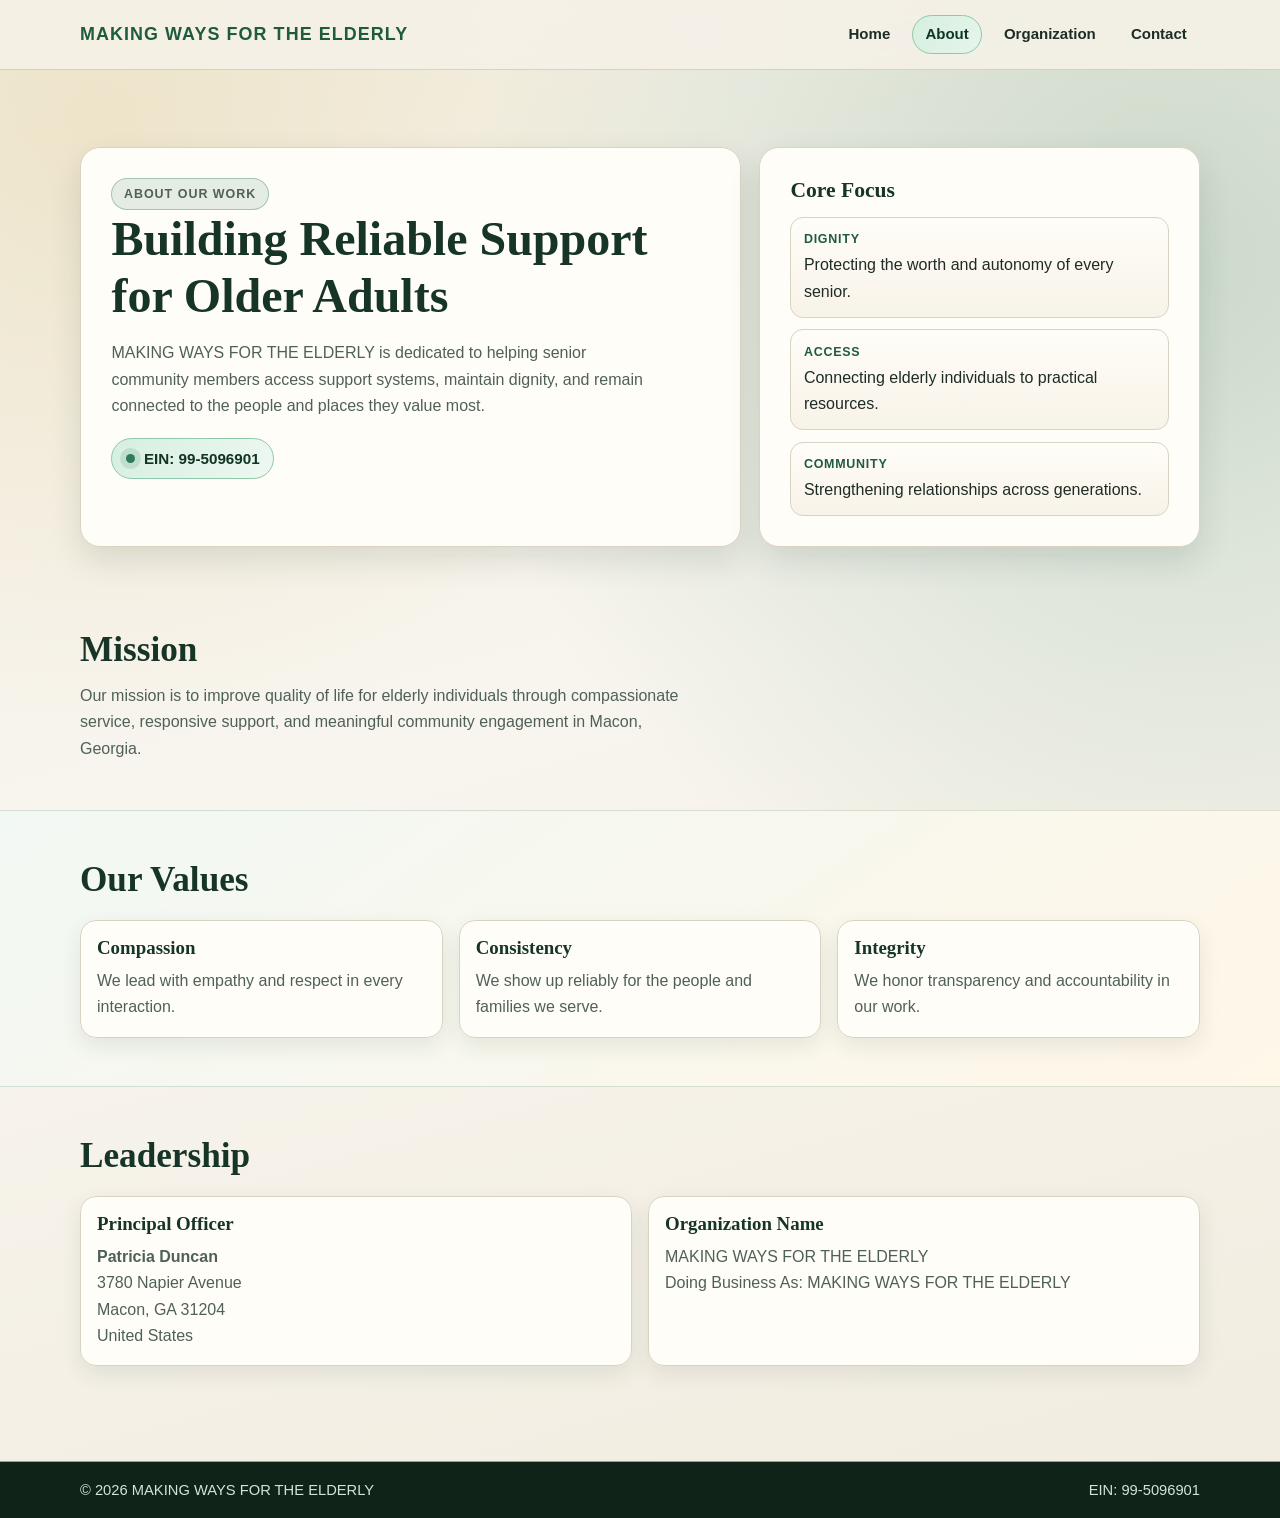
==== about.html @ 416a16c2 "Add initial HTML structure and styles for About, Contact, Organization, and Home pages; implement Ja" ====
<!DOCTYPE html>
<html lang="en">
<head>
  <meta charset="UTF-8">
  <meta name="viewport" content="width=device-width, initial-scale=1.0">
  <meta name="description" content="Learn about MAKING WAYS FOR THE ELDERLY, including mission, values, and leadership.">
  <title>MAKING WAYS FOR THE ELDERLY | About</title>
  <link rel="icon" type="image/svg+xml" href="favicon.svg">
  <link rel="stylesheet" href="css/style.css">
</head>
<body>
  <header class="topbar">
    <div class="wrapper topbar-content">
      <a class="brand" href="index.html">MAKING WAYS FOR THE ELDERLY</a>
      <nav class="menu" aria-label="Main navigation">
        <a class="menu-link" href="index.html">Home</a>
        <a class="menu-link active" href="about.html">About</a>
        <a class="menu-link" href="organization.html">Organization</a>
        <a class="menu-link" href="contact.html">Contact</a>
      </nav>
    </div>
  </header>

  <main>
    <section class="page-hero">
      <div class="wrapper hero-grid">
        <article class="card-surface hero-main reveal">
          <p class="hero-kicker">About Our Work</p>
          <h1>Building Reliable Support for Older Adults</h1>
          <p>
            MAKING WAYS FOR THE ELDERLY is dedicated to helping senior community members access support systems,
            maintain dignity, and remain connected to the people and places they value most.
          </p>
          <div class="ein-pill">
            <span class="pill-dot" aria-hidden="true"></span>
            EIN: 99-5096901
          </div>
        </article>

        <aside class="card-surface hero-side reveal delay-1">
          <h2>Core Focus</h2>
          <ul class="quick-list">
            <li>
              <strong>Dignity</strong>
              Protecting the worth and autonomy of every senior.
            </li>
            <li>
              <strong>Access</strong>
              Connecting elderly individuals to practical resources.
            </li>
            <li>
              <strong>Community</strong>
              Strengthening relationships across generations.
            </li>
          </ul>
        </aside>
      </div>
    </section>

    <section class="section">
      <div class="wrapper">
        <h2 class="section-title">Mission</h2>
        <p class="section-intro">
          Our mission is to improve quality of life for elderly individuals through compassionate service,
          responsive support, and meaningful community engagement in Macon, Georgia.
        </p>
      </div>
    </section>

    <section class="section section-soft">
      <div class="wrapper">
        <h2 class="section-title">Our Values</h2>
        <div class="grid-3">
          <article class="info-card reveal">
            <h3>Compassion</h3>
            <p>We lead with empathy and respect in every interaction.</p>
          </article>
          <article class="info-card reveal delay-1">
            <h3>Consistency</h3>
            <p>We show up reliably for the people and families we serve.</p>
          </article>
          <article class="info-card reveal delay-2">
            <h3>Integrity</h3>
            <p>We honor transparency and accountability in our work.</p>
          </article>
        </div>
      </div>
    </section>

    <section class="section">
      <div class="wrapper">
        <h2 class="section-title">Leadership</h2>
        <div class="grid-2">
          <article class="info-card reveal">
            <h3>Principal Officer</h3>
            <p><strong>Patricia Duncan</strong></p>
            <p>
              3780 Napier Avenue<br>
              Macon, GA 31204<br>
              United States
            </p>
          </article>
          <article class="info-card reveal delay-1">
            <h3>Organization Name</h3>
            <p>MAKING WAYS FOR THE ELDERLY</p>
            <p>Doing Business As: MAKING WAYS FOR THE ELDERLY</p>
          </article>
        </div>
      </div>
    </section>
  </main>

  <footer class="site-footer">
    <div class="wrapper footer-content">
      <p>&copy; 2026 MAKING WAYS FOR THE ELDERLY</p>
      <p>EIN: 99-5096901</p>
    </div>
  </footer>
</body>
</html>
---- css/style.css ----
:root {
  --bg: #f6f2e8;
  --surface: #fffdf8;
  --ink: #1d2c24;
  --muted: #4f6157;
  --brand: #2f7a57;
  --brand-deep: #1f5b3f;
  --accent: #c79f2a;
  --line: #dad3c4;
  --shadow: 0 14px 32px rgba(21, 49, 35, 0.12);
  --max-width: 1120px;
}

*,
*::before,
*::after {
  box-sizing: border-box;
}

html {
  scroll-behavior: smooth;
}

body {
  margin: 0;
  min-height: 100vh;
  font-family: "Trebuchet MS", "Segoe UI", sans-serif;
  color: var(--ink);
  background:
    radial-gradient(circle at 8% 8%, rgba(199, 159, 42, 0.15) 0, rgba(199, 159, 42, 0) 34%),
    radial-gradient(circle at 92% 18%, rgba(47, 122, 87, 0.22) 0, rgba(47, 122, 87, 0) 42%),
    linear-gradient(165deg, #f3efe4 0%, #f8f5ee 46%, #f1ecdf 100%);
  line-height: 1.65;
}

a {
  color: inherit;
}

.wrapper {
  width: min(94%, var(--max-width));
  margin: 0 auto;
}

.topbar {
  position: sticky;
  top: 0;
  z-index: 30;
  backdrop-filter: blur(10px);
  background: rgba(246, 242, 232, 0.86);
  border-bottom: 1px solid rgba(31, 91, 63, 0.18);
}

.topbar-content {
  display: flex;
  align-items: center;
  justify-content: space-between;
  gap: 1rem;
  padding: 0.92rem 0;
}

.brand {
  text-decoration: none;
  color: var(--brand-deep);
  text-transform: uppercase;
  letter-spacing: 0.06em;
  font-weight: 800;
  font-size: clamp(0.93rem, 1.7vw, 1.12rem);
}

.menu {
  display: flex;
  align-items: center;
  flex-wrap: wrap;
  gap: 0.55rem;
}

.menu-link {
  text-decoration: none;
  font-weight: 700;
  font-size: 0.94rem;
  color: var(--ink);
  border-radius: 999px;
  padding: 0.4rem 0.76rem;
  border: 1px solid transparent;
  transition: all 0.22s ease;
}

.menu-link:hover,
.menu-link:focus-visible {
  border-color: rgba(47, 122, 87, 0.28);
  background: rgba(47, 122, 87, 0.1);
  color: var(--brand-deep);
  outline: none;
}

.menu-link.active {
  background: linear-gradient(120deg, #d6efdf 0%, #e6f5ec 100%);
  border-color: #8ec8a8;
  color: #103523;
}

main {
  padding-bottom: 1.4rem;
}

.page-hero {
  padding: clamp(3.6rem, 6vw, 5.5rem) 0 2.1rem;
}

.hero-grid {
  display: grid;
  grid-template-columns: 1.2fr 0.8fr;
  gap: 1.1rem;
}

.card-surface {
  background: var(--surface);
  border: 1px solid var(--line);
  border-radius: 20px;
  box-shadow: var(--shadow);
  padding: clamp(1.2rem, 2.7vw, 1.9rem);
}

.hero-kicker {
  margin: 0 0 0.78rem;
  display: inline-block;
  font-size: 0.78rem;
  text-transform: uppercase;
  letter-spacing: 0.08em;
  color: var(--brand-deep);
  border: 1px solid rgba(47, 122, 87, 0.36);
  background: rgba(47, 122, 87, 0.12);
  padding: 0.28rem 0.72rem;
  border-radius: 999px;
  font-weight: 800;
}

h1,
h2,
h3 {
  margin: 0;
  font-family: Georgia, "Times New Roman", serif;
  line-height: 1.2;
  color: #173526;
}

.hero-main h1 {
  font-size: clamp(1.95rem, 4vw, 3rem);
  margin-bottom: 0.95rem;
}

.hero-main p {
  margin: 0;
  color: var(--muted);
  max-width: 62ch;
}

.ein-pill {
  margin-top: 1.2rem;
  display: inline-flex;
  align-items: center;
  gap: 0.55rem;
  border-radius: 999px;
  border: 1px solid #8ec8a8;
  background: linear-gradient(120deg, #d6efdf 0%, #edf8f2 100%);
  color: #123422;
  padding: 0.42rem 0.86rem;
  font-weight: 800;
  font-size: 0.95rem;
}

.pill-dot {
  width: 9px;
  height: 9px;
  border-radius: 50%;
  background: var(--brand);
  box-shadow: 0 0 0 6px rgba(47, 122, 87, 0.15);
}

.hero-side h2 {
  font-size: 1.35rem;
  margin-bottom: 0.78rem;
}

.quick-list {
  margin: 0;
  padding: 0;
  list-style: none;
  display: grid;
  gap: 0.72rem;
}

.quick-list li {
  border: 1px solid var(--line);
  border-radius: 13px;
  background: linear-gradient(180deg, #fffdf8 0%, #f8f3e8 100%);
  padding: 0.72rem 0.78rem;
}

.quick-list strong {
  display: block;
  margin-bottom: 0.16rem;
  color: var(--brand-deep);
  text-transform: uppercase;
  letter-spacing: 0.06em;
  font-size: 0.78rem;
}

.section {
  padding: 3rem 0;
}

.section-soft {
  border-top: 1px solid rgba(31, 91, 63, 0.16);
  border-bottom: 1px solid rgba(31, 91, 63, 0.16);
  background: linear-gradient(145deg, #f2f8f4 0%, #fff7e8 100%);
}

.section-title {
  font-size: clamp(1.5rem, 2.8vw, 2.2rem);
  margin: 0 0 0.72rem;
}

.section-intro {
  margin: 0;
  color: var(--muted);
  max-width: 70ch;
}

.grid-3 {
  margin-top: 1.18rem;
  display: grid;
  grid-template-columns: repeat(3, minmax(210px, 1fr));
  gap: 1rem;
}

.grid-2 {
  margin-top: 1.18rem;
  display: grid;
  grid-template-columns: repeat(2, minmax(240px, 1fr));
  gap: 1rem;
}

.link-card,
.info-card {
  display: block;
  text-decoration: none;
  border: 1px solid var(--line);
  border-radius: 16px;
  background: rgba(255, 253, 248, 0.95);
  box-shadow: 0 8px 22px rgba(24, 47, 35, 0.09);
  padding: 1rem;
  transition: transform 0.22s ease, box-shadow 0.22s ease, border-color 0.22s ease;
}

.link-card:hover,
.link-card:focus-visible,
.info-card:hover,
.info-card:focus-visible {
  transform: translateY(-3px);
  box-shadow: 0 12px 28px rgba(20, 45, 33, 0.16);
  border-color: #8ec8a8;
  outline: none;
}

.link-card h3,
.info-card h3 {
  margin: 0 0 0.52rem;
  font-size: 1.18rem;
}

.link-card p,
.info-card p {
  margin: 0;
  color: var(--muted);
}

.link-arrow {
  display: inline-block;
  margin-top: 0.78rem;
  color: var(--brand-deep);
  font-size: 0.9rem;
  font-weight: 700;
}

.detail-list {
  margin: 0;
  padding: 0;
  list-style: none;
  display: grid;
  gap: 0.92rem;
}

.detail-item {
  border: 1px solid var(--line);
  border-radius: 14px;
  padding: 0.86rem;
  background: linear-gradient(180deg, #fffdf8 0%, #f8f3e8 100%);
}

.detail-item .label {
  margin: 0 0 0.36rem;
  font-size: 0.76rem;
  text-transform: uppercase;
  letter-spacing: 0.07em;
  color: var(--brand-deep);
  font-weight: 800;
}

.detail-item .value {
  margin: 0;
  color: #203429;
}

address.value {
  font-style: normal;
  white-space: pre-line;
}

.contact-panel {
  border: 1px solid rgba(31, 91, 63, 0.24);
  border-radius: 18px;
  background: linear-gradient(140deg, #eef7f1 0%, #fff8e8 100%);
  box-shadow: 0 10px 24px rgba(23, 47, 35, 0.13);
  padding: 1rem;
}

.contact-panel p {
  margin: 0.48rem 0 0;
  color: #274337;
}

.site-footer {
  margin-top: 1.5rem;
  border-top: 1px solid rgba(217, 211, 195, 0.7);
  background: #102318;
  color: #d2e4d8;
  padding: 1rem 0;
}

.footer-content {
  display: flex;
  align-items: center;
  justify-content: space-between;
  gap: 1rem;
  flex-wrap: wrap;
}

.footer-content p {
  margin: 0;
  font-size: 0.92rem;
}

.reveal {
  animation: riseIn 0.7s ease both;
}

.delay-1 {
  animation-delay: 0.12s;
}

.delay-2 {
  animation-delay: 0.24s;
}

@keyframes riseIn {
  from {
    opacity: 0;
    transform: translateY(20px);
  }
  to {
    opacity: 1;
    transform: translateY(0);
  }
}

@media (max-width: 900px) {
  .hero-grid {
    grid-template-columns: 1fr;
  }

  .grid-3 {
    grid-template-columns: repeat(2, minmax(200px, 1fr));
  }
}

@media (max-width: 680px) {
  .topbar-content {
    flex-direction: column;
    align-items: flex-start;
  }

  .menu {
    width: 100%;
    justify-content: flex-start;
  }

  .grid-3,
  .grid-2 {
    grid-template-columns: 1fr;
  }
}
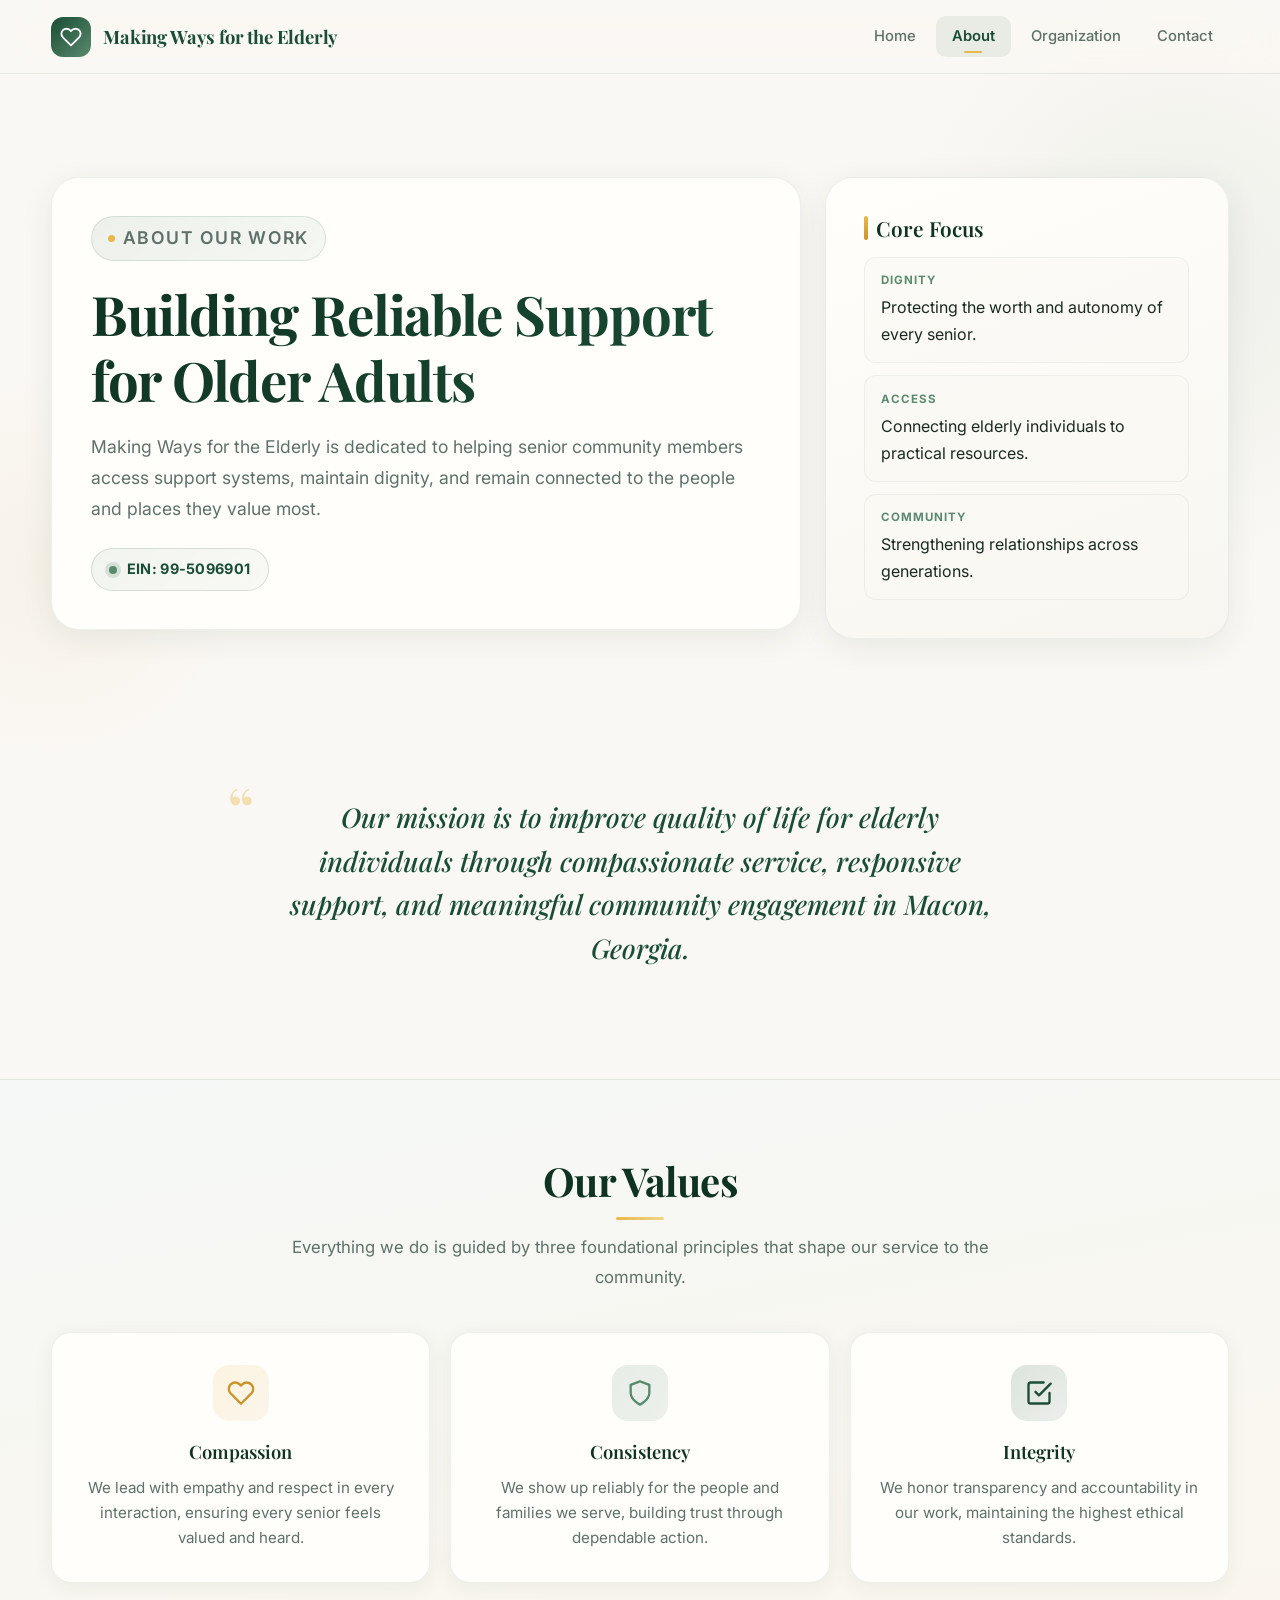
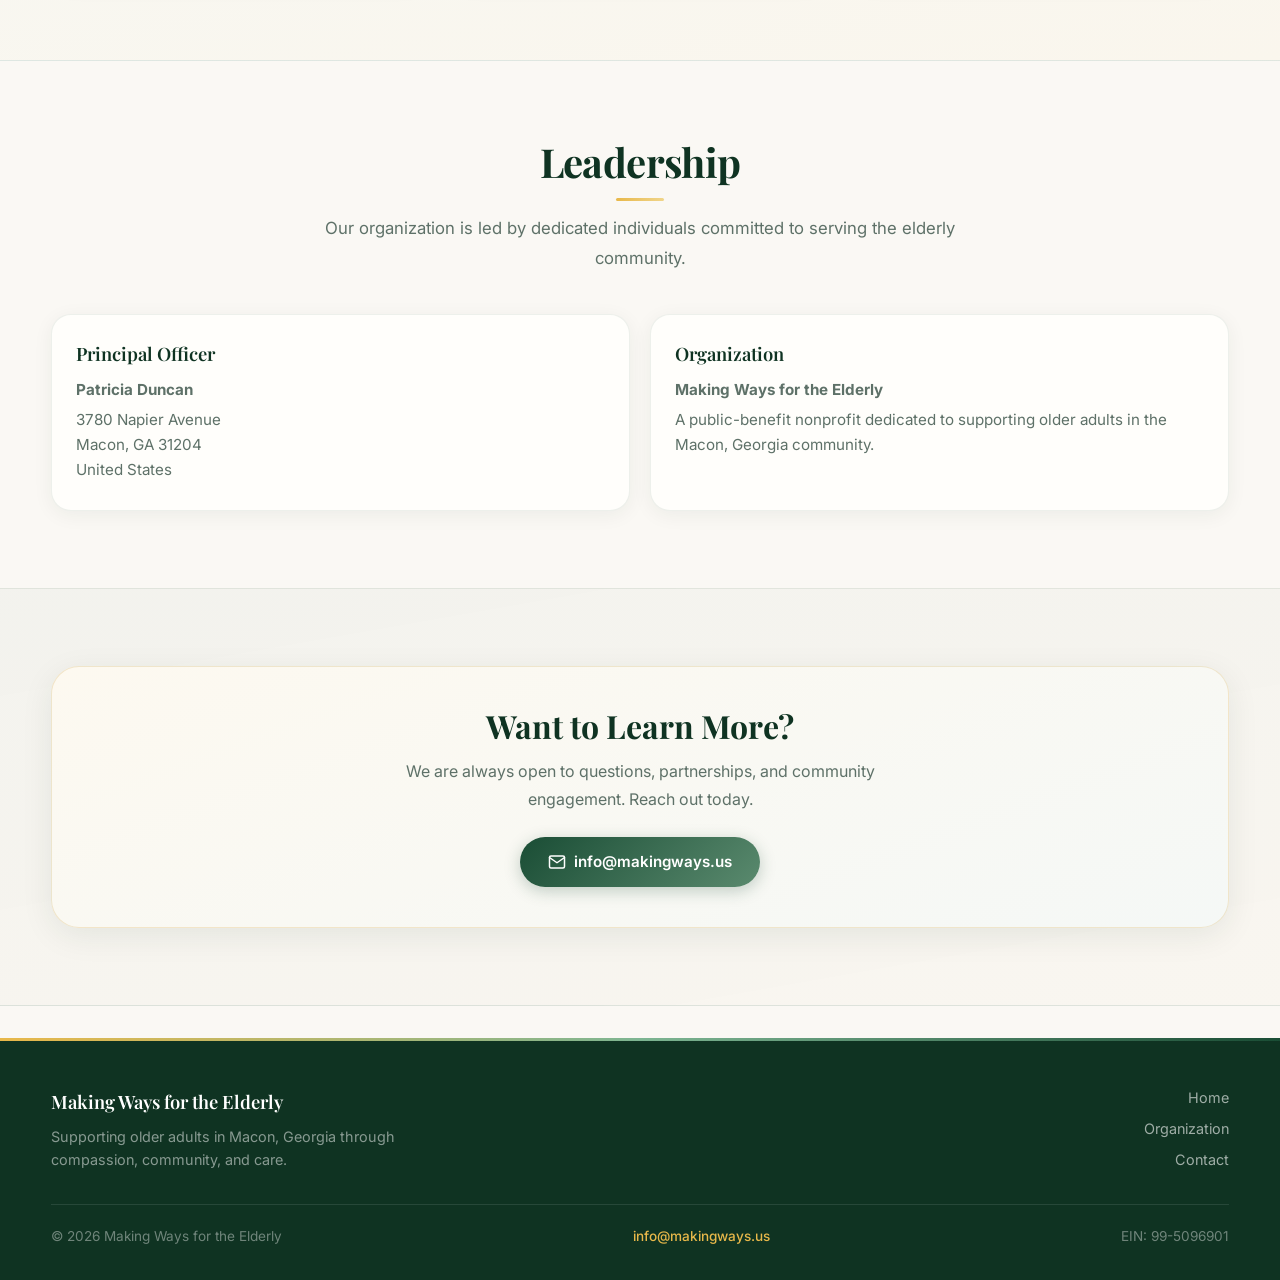
==== commit 6bfbf141: "Enhance website design and functionality: update favicon, improve HTML structure, refine JavaScript " ====
--- a/about.html
+++ b/about.html
@@ -3,15 +3,30 @@
 <head>
   <meta charset="UTF-8">
   <meta name="viewport" content="width=device-width, initial-scale=1.0">
-  <meta name="description" content="Learn about MAKING WAYS FOR THE ELDERLY, including mission, values, and leadership.">
-  <title>MAKING WAYS FOR THE ELDERLY | About</title>
+  <meta name="description" content="Learn about Making Ways for the Elderly — our mission, core values, and leadership in Macon, Georgia.">
+  <title>Making Ways for the Elderly | About</title>
   <link rel="icon" type="image/svg+xml" href="favicon.svg">
   <link rel="stylesheet" href="css/style.css">
 </head>
 <body>
   <header class="topbar">
     <div class="wrapper topbar-content">
-      <a class="brand" href="index.html">MAKING WAYS FOR THE ELDERLY</a>
+      <a class="brand" href="index.html">
+        <span class="brand-icon">
+          <svg viewBox="0 0 24 24" fill="none" stroke="white" stroke-width="2" stroke-linecap="round" stroke-linejoin="round">
+            <path d="M20.84 4.61a5.5 5.5 0 0 0-7.78 0L12 5.67l-1.06-1.06a5.5 5.5 0 0 0-7.78 7.78l1.06 1.06L12 21.23l7.78-7.78 1.06-1.06a5.5 5.5 0 0 0 0-7.78z"/>
+          </svg>
+        </span>
+        Making Ways for the Elderly
+      </a>
+      <button class="menu-toggle" aria-label="Toggle navigation" aria-expanded="false">
+        <svg class="hamburger-icon" viewBox="0 0 24 24" fill="none" stroke="currentColor" stroke-width="2" stroke-linecap="round">
+          <line x1="3" y1="6" x2="21" y2="6"/><line x1="3" y1="12" x2="21" y2="12"/><line x1="3" y1="18" x2="21" y2="18"/>
+        </svg>
+        <svg class="close-icon" viewBox="0 0 24 24" fill="none" stroke="currentColor" stroke-width="2" stroke-linecap="round">
+          <line x1="18" y1="6" x2="6" y2="18"/><line x1="6" y1="6" x2="18" y2="18"/>
+        </svg>
+      </button>
       <nav class="menu" aria-label="Main navigation">
         <a class="menu-link" href="index.html">Home</a>
         <a class="menu-link active" href="about.html">About</a>
@@ -22,14 +37,15 @@
   </header>
 
   <main>
+    <!-- HERO -->
     <section class="page-hero">
       <div class="wrapper hero-grid">
         <article class="card-surface hero-main reveal">
           <p class="hero-kicker">About Our Work</p>
           <h1>Building Reliable Support for Older Adults</h1>
           <p>
-            MAKING WAYS FOR THE ELDERLY is dedicated to helping senior community members access support systems,
-            maintain dignity, and remain connected to the people and places they value most.
+            Making Ways for the Elderly is dedicated to helping senior community members access
+            support systems, maintain dignity, and remain connected to the people and places they value most.
           </p>
           <div class="ein-pill">
             <span class="pill-dot" aria-hidden="true"></span>
@@ -57,39 +73,68 @@
       </div>
     </section>
 
+    <!-- MISSION -->
     <section class="section">
       <div class="wrapper">
-        <h2 class="section-title">Mission</h2>
-        <p class="section-intro">
-          Our mission is to improve quality of life for elderly individuals through compassionate service,
-          responsive support, and meaningful community engagement in Macon, Georgia.
-        </p>
+        <div class="mission-block reveal">
+          <blockquote>
+            Our mission is to improve quality of life for elderly individuals through compassionate service,
+            responsive support, and meaningful community engagement in Macon, Georgia.
+          </blockquote>
+        </div>
       </div>
     </section>
 
+    <!-- VALUES -->
     <section class="section section-soft">
       <div class="wrapper">
-        <h2 class="section-title">Our Values</h2>
+        <div class="section-header">
+          <h2 class="section-title section-title-decorated">Our Values</h2>
+          <p class="section-intro">
+            Everything we do is guided by three foundational principles that shape our service to the community.
+          </p>
+        </div>
         <div class="grid-3">
-          <article class="info-card reveal">
+          <article class="info-card value-card reveal">
+            <div class="value-icon value-icon-compassion">
+              <svg width="28" height="28" viewBox="0 0 24 24" fill="none" stroke="currentColor" stroke-width="2" stroke-linecap="round" stroke-linejoin="round">
+                <path d="M20.84 4.61a5.5 5.5 0 0 0-7.78 0L12 5.67l-1.06-1.06a5.5 5.5 0 0 0-7.78 7.78l1.06 1.06L12 21.23l7.78-7.78 1.06-1.06a5.5 5.5 0 0 0 0-7.78z"/>
+              </svg>
+            </div>
             <h3>Compassion</h3>
-            <p>We lead with empathy and respect in every interaction.</p>
+            <p>We lead with empathy and respect in every interaction, ensuring every senior feels valued and heard.</p>
           </article>
-          <article class="info-card reveal delay-1">
+          <article class="info-card value-card reveal delay-1">
+            <div class="value-icon value-icon-consistency">
+              <svg width="28" height="28" viewBox="0 0 24 24" fill="none" stroke="currentColor" stroke-width="2" stroke-linecap="round" stroke-linejoin="round">
+                <path d="M12 22s8-4 8-10V5l-8-3-8 3v7c0 6 8 10 8 10z"/>
+              </svg>
+            </div>
             <h3>Consistency</h3>
-            <p>We show up reliably for the people and families we serve.</p>
+            <p>We show up reliably for the people and families we serve, building trust through dependable action.</p>
           </article>
-          <article class="info-card reveal delay-2">
+          <article class="info-card value-card reveal delay-2">
+            <div class="value-icon value-icon-integrity">
+              <svg width="28" height="28" viewBox="0 0 24 24" fill="none" stroke="currentColor" stroke-width="2" stroke-linecap="round" stroke-linejoin="round">
+                <polyline points="9 11 12 14 22 4"/><path d="M21 12v7a2 2 0 0 1-2 2H5a2 2 0 0 1-2-2V5a2 2 0 0 1 2-2h11"/>
+              </svg>
+            </div>
             <h3>Integrity</h3>
-            <p>We honor transparency and accountability in our work.</p>
+            <p>We honor transparency and accountability in our work, maintaining the highest ethical standards.</p>
           </article>
         </div>
       </div>
     </section>
 
+    <!-- LEADERSHIP -->
     <section class="section">
       <div class="wrapper">
-        <h2 class="section-title">Leadership</h2>
+        <div class="section-header">
+          <h2 class="section-title section-title-decorated">Leadership</h2>
+          <p class="section-intro">
+            Our organization is led by dedicated individuals committed to serving the elderly community.
+          </p>
+        </div>
         <div class="grid-2">
           <article class="info-card reveal">
             <h3>Principal Officer</h3>
@@ -101,20 +146,54 @@
             </p>
           </article>
           <article class="info-card reveal delay-1">
-            <h3>Organization Name</h3>
-            <p>MAKING WAYS FOR THE ELDERLY</p>
-            <p>Doing Business As: MAKING WAYS FOR THE ELDERLY</p>
+            <h3>Organization</h3>
+            <p><strong>Making Ways for the Elderly</strong></p>
+            <p>A public-benefit nonprofit dedicated to supporting older adults in the Macon, Georgia community.</p>
           </article>
+        </div>
+      </div>
+    </section>
+
+    <!-- CTA -->
+    <section class="section section-accent">
+      <div class="wrapper">
+        <div class="highlight-box reveal">
+          <h2>Want to Learn More?</h2>
+          <p>
+            We are always open to questions, partnerships, and community engagement. Reach out today.
+          </p>
+          <a href="mailto:info@makingways.us" class="email-link">
+            <svg viewBox="0 0 24 24" fill="none" stroke="currentColor" stroke-width="2" stroke-linecap="round" stroke-linejoin="round">
+              <path d="M4 4h16c1.1 0 2 .9 2 2v12c0 1.1-.9 2-2 2H4c-1.1 0-2-.9-2-2V6c0-1.1.9-2 2-2z"/><polyline points="22,6 12,13 2,6"/>
+            </svg>
+            info@makingways.us
+          </a>
         </div>
       </div>
     </section>
   </main>
 
   <footer class="site-footer">
-    <div class="wrapper footer-content">
-      <p>&copy; 2026 MAKING WAYS FOR THE ELDERLY</p>
-      <p>EIN: 99-5096901</p>
+    <div class="wrapper">
+      <div class="footer-grid">
+        <div>
+          <p class="footer-brand">Making Ways for the Elderly</p>
+          <p class="footer-tagline">Supporting older adults in Macon, Georgia through compassion, community, and care.</p>
+        </div>
+        <div class="footer-links">
+          <a href="index.html">Home</a>
+          <a href="organization.html">Organization</a>
+          <a href="contact.html">Contact</a>
+        </div>
+      </div>
+      <div class="footer-bottom">
+        <p>&copy; 2026 Making Ways for the Elderly</p>
+        <p class="footer-email"><a href="mailto:info@makingways.us">info@makingways.us</a></p>
+        <p>EIN: 99-5096901</p>
+      </div>
     </div>
   </footer>
+
+  <script src="js/main.js"></script>
 </body>
 </html>
--- a/css/style.css
+++ b/css/style.css
@@ -1,316 +1,721 @@
+/* ============================================
+   Making Ways for the Elderly
+   Modern Redesign — Warm, Elegant, Professional
+   ============================================ */
+
+/* --- Google Fonts via @import --- */
+@import url('https://fonts.googleapis.com/css2?family=Inter:wght@300;400;500;600;700;800;900&family=Playfair+Display:ital,wght@0,400;0,500;0,600;0,700;0,800;1,400;1,500&display=swap');
+
+/* --- Custom Properties --- */
 :root {
-  --bg: #f6f2e8;
-  --surface: #fffdf8;
-  --ink: #1d2c24;
-  --muted: #4f6157;
-  --brand: #2f7a57;
-  --brand-deep: #1f5b3f;
-  --accent: #c79f2a;
-  --line: #dad3c4;
-  --shadow: 0 14px 32px rgba(21, 49, 35, 0.12);
-  --max-width: 1120px;
-}
-
-*,
-*::before,
-*::after {
+  --color-cream: #faf8f4;
+  --color-warm-white: #fffefb;
+  --color-sand: #f3efe6;
+  --color-sand-dark: #e8e0d0;
+  --color-forest: #1a4d35;
+  --color-forest-deep: #0f3322;
+  --color-sage: #5a8a6e;
+  --color-sage-light: #7db592;
+  --color-gold: #c9942a;
+  --color-gold-light: #f0d58a;
+  --color-gold-warm: #e8b84a;
+  --color-ink: #1a2a22;
+  --color-muted: #5e7168;
+  --color-light-muted: #8a9e92;
+  --color-divider: rgba(26, 77, 53, 0.1);
+
+  --font-display: 'Playfair Display', Georgia, 'Times New Roman', serif;
+  --font-body: 'Inter', -apple-system, BlinkMacSystemFont, 'Segoe UI', sans-serif;
+
+  --max-w: 1200px;
+  --radius-sm: 12px;
+  --radius-md: 20px;
+  --radius-lg: 28px;
+  --radius-xl: 36px;
+
+  --shadow-soft: 0 4px 20px rgba(15, 51, 34, 0.06);
+  --shadow-md: 0 8px 32px rgba(15, 51, 34, 0.08);
+  --shadow-lg: 0 16px 48px rgba(15, 51, 34, 0.1);
+  --shadow-xl: 0 24px 64px rgba(15, 51, 34, 0.12);
+  --shadow-glow: 0 0 40px rgba(90, 138, 110, 0.15);
+
+  --transition-fast: 0.2s cubic-bezier(0.4, 0, 0.2, 1);
+  --transition-smooth: 0.4s cubic-bezier(0.4, 0, 0.2, 1);
+  --transition-spring: 0.5s cubic-bezier(0.34, 1.56, 0.64, 1);
+}
+
+/* --- Reset & Base --- */
+*, *::before, *::after {
   box-sizing: border-box;
+  margin: 0;
+  padding: 0;
 }
 
 html {
   scroll-behavior: smooth;
+  -webkit-text-size-adjust: 100%;
 }
 
 body {
-  margin: 0;
-  min-height: 100vh;
-  font-family: "Trebuchet MS", "Segoe UI", sans-serif;
-  color: var(--ink);
-  background:
-    radial-gradient(circle at 8% 8%, rgba(199, 159, 42, 0.15) 0, rgba(199, 159, 42, 0) 34%),
-    radial-gradient(circle at 92% 18%, rgba(47, 122, 87, 0.22) 0, rgba(47, 122, 87, 0) 42%),
-    linear-gradient(165deg, #f3efe4 0%, #f8f5ee 46%, #f1ecdf 100%);
-  line-height: 1.65;
+  font-family: var(--font-body);
+  color: var(--color-ink);
+  background-color: var(--color-cream);
+  line-height: 1.7;
+  font-size: 16px;
+  -webkit-font-smoothing: antialiased;
+  -moz-osx-font-smoothing: grayscale;
+  overflow-x: hidden;
 }
 
 a {
   color: inherit;
-}
-
+  text-decoration: none;
+}
+
+img {
+  max-width: 100%;
+  display: block;
+}
+
+ul, ol {
+  list-style: none;
+}
+
+/* --- Utility --- */
 .wrapper {
-  width: min(94%, var(--max-width));
+  width: min(92%, var(--max-w));
   margin: 0 auto;
 }
 
+.sr-only {
+  position: absolute;
+  width: 1px;
+  height: 1px;
+  padding: 0;
+  margin: -1px;
+  overflow: hidden;
+  clip: rect(0, 0, 0, 0);
+  border: 0;
+}
+
+/* ===================
+   NAVIGATION
+   =================== */
 .topbar {
   position: sticky;
   top: 0;
-  z-index: 30;
-  backdrop-filter: blur(10px);
-  background: rgba(246, 242, 232, 0.86);
-  border-bottom: 1px solid rgba(31, 91, 63, 0.18);
+  z-index: 100;
+  background: rgba(250, 248, 244, 0.8);
+  backdrop-filter: blur(20px) saturate(180%);
+  -webkit-backdrop-filter: blur(20px) saturate(180%);
+  border-bottom: 1px solid var(--color-divider);
+  transition: box-shadow var(--transition-fast), background var(--transition-fast);
+}
+
+.topbar.scrolled {
+  background: rgba(250, 248, 244, 0.95);
+  box-shadow: 0 1px 20px rgba(15, 51, 34, 0.08);
 }
 
 .topbar-content {
   display: flex;
   align-items: center;
   justify-content: space-between;
-  gap: 1rem;
-  padding: 0.92rem 0;
+  gap: 1.5rem;
+  padding: 1rem 0;
 }
 
 .brand {
+  display: flex;
+  align-items: center;
+  gap: 0.75rem;
   text-decoration: none;
-  color: var(--brand-deep);
-  text-transform: uppercase;
-  letter-spacing: 0.06em;
-  font-weight: 800;
-  font-size: clamp(0.93rem, 1.7vw, 1.12rem);
+  font-family: var(--font-display);
+  color: var(--color-forest);
+  font-weight: 700;
+  font-size: 1.15rem;
+  letter-spacing: -0.01em;
+  transition: opacity var(--transition-fast);
+}
+
+.brand:hover {
+  opacity: 0.8;
+}
+
+.brand-icon {
+  display: inline-flex;
+  align-items: center;
+  justify-content: center;
+  width: 40px;
+  height: 40px;
+  background: linear-gradient(135deg, var(--color-forest) 0%, var(--color-sage) 100%);
+  border-radius: 12px;
+  flex-shrink: 0;
+}
+
+.brand-icon svg {
+  width: 22px;
+  height: 22px;
 }
 
 .menu {
   display: flex;
   align-items: center;
-  flex-wrap: wrap;
-  gap: 0.55rem;
+  gap: 0.25rem;
 }
 
 .menu-link {
+  position: relative;
   text-decoration: none;
-  font-weight: 700;
-  font-size: 0.94rem;
-  color: var(--ink);
-  border-radius: 999px;
-  padding: 0.4rem 0.76rem;
-  border: 1px solid transparent;
-  transition: all 0.22s ease;
+  font-weight: 500;
+  font-size: 0.925rem;
+  color: var(--color-muted);
+  padding: 0.5rem 1rem;
+  border-radius: 10px;
+  transition: color var(--transition-fast), background var(--transition-fast);
 }
 
 .menu-link:hover,
 .menu-link:focus-visible {
-  border-color: rgba(47, 122, 87, 0.28);
-  background: rgba(47, 122, 87, 0.1);
-  color: var(--brand-deep);
+  color: var(--color-forest);
+  background: rgba(26, 77, 53, 0.06);
   outline: none;
 }
 
 .menu-link.active {
-  background: linear-gradient(120deg, #d6efdf 0%, #e6f5ec 100%);
-  border-color: #8ec8a8;
-  color: #103523;
-}
-
-main {
-  padding-bottom: 1.4rem;
-}
-
+  color: var(--color-forest);
+  font-weight: 600;
+  background: rgba(26, 77, 53, 0.08);
+}
+
+.menu-link.active::after {
+  content: '';
+  position: absolute;
+  bottom: 4px;
+  left: 50%;
+  transform: translateX(-50%);
+  width: 18px;
+  height: 2.5px;
+  background: var(--color-gold-warm);
+  border-radius: 2px;
+}
+
+/* Mobile hamburger */
+.menu-toggle {
+  display: none;
+  background: none;
+  border: none;
+  cursor: pointer;
+  padding: 0.5rem;
+  border-radius: 10px;
+  transition: background var(--transition-fast);
+}
+
+.menu-toggle:hover {
+  background: rgba(26, 77, 53, 0.06);
+}
+
+.menu-toggle svg {
+  display: block;
+  width: 24px;
+  height: 24px;
+  color: var(--color-forest);
+}
+
+.menu-toggle .close-icon {
+  display: none;
+}
+
+.menu-toggle.open .hamburger-icon {
+  display: none;
+}
+
+.menu-toggle.open .close-icon {
+  display: block;
+}
+
+/* ===================
+   HERO SECTIONS
+   =================== */
 .page-hero {
-  padding: clamp(3.6rem, 6vw, 5.5rem) 0 2.1rem;
+  padding: clamp(4rem, 8vw, 7rem) 0 clamp(2rem, 4vw, 3rem);
+  position: relative;
+}
+
+/* Decorative background shapes */
+.page-hero::before {
+  content: '';
+  position: absolute;
+  top: -100px;
+  right: -200px;
+  width: 600px;
+  height: 600px;
+  border-radius: 50%;
+  background: radial-gradient(circle, rgba(90, 138, 110, 0.08) 0%, transparent 70%);
+  pointer-events: none;
+}
+
+.page-hero::after {
+  content: '';
+  position: absolute;
+  bottom: -80px;
+  left: -150px;
+  width: 400px;
+  height: 400px;
+  border-radius: 50%;
+  background: radial-gradient(circle, rgba(201, 148, 42, 0.06) 0%, transparent 70%);
+  pointer-events: none;
 }
 
 .hero-grid {
   display: grid;
-  grid-template-columns: 1.2fr 0.8fr;
-  gap: 1.1rem;
-}
-
+  grid-template-columns: 1.3fr 0.7fr;
+  gap: 1.5rem;
+  align-items: start;
+  position: relative;
+  z-index: 1;
+}
+
+/* --- Card Surface (shared) --- */
 .card-surface {
-  background: var(--surface);
-  border: 1px solid var(--line);
-  border-radius: 20px;
-  box-shadow: var(--shadow);
-  padding: clamp(1.2rem, 2.7vw, 1.9rem);
-}
-
+  background: var(--color-warm-white);
+  border: 1px solid rgba(26, 77, 53, 0.08);
+  border-radius: var(--radius-lg);
+  box-shadow: var(--shadow-md);
+  padding: clamp(1.5rem, 3vw, 2.5rem);
+  position: relative;
+  overflow: hidden;
+}
+
+.card-surface::before {
+  content: '';
+  position: absolute;
+  top: 0;
+  left: 0;
+  right: 0;
+  height: 3px;
+  background: linear-gradient(90deg, var(--color-forest), var(--color-sage-light), var(--color-gold-warm));
+  opacity: 0;
+  transition: opacity var(--transition-smooth);
+}
+
+.card-surface:hover::before {
+  opacity: 1;
+}
+
+/* --- Hero Main Content --- */
 .hero-kicker {
-  margin: 0 0 0.78rem;
-  display: inline-block;
-  font-size: 0.78rem;
+  display: inline-flex;
+  align-items: center;
+  gap: 0.5rem;
+  margin-bottom: 1.25rem;
+  font-size: 0.8rem;
+  text-transform: uppercase;
+  letter-spacing: 0.1em;
+  color: var(--color-forest);
+  font-weight: 600;
+  background: linear-gradient(135deg, rgba(26, 77, 53, 0.08) 0%, rgba(90, 138, 110, 0.06) 100%);
+  border: 1px solid rgba(26, 77, 53, 0.12);
+  padding: 0.4rem 1rem;
+  border-radius: 999px;
+}
+
+.hero-kicker::before {
+  content: '';
+  width: 7px;
+  height: 7px;
+  border-radius: 50%;
+  background: var(--color-gold-warm);
+  flex-shrink: 0;
+}
+
+h1, h2, h3, h4 {
+  font-family: var(--font-display);
+  line-height: 1.2;
+  color: var(--color-forest-deep);
+}
+
+.hero-main h1 {
+  font-size: clamp(2.2rem, 4.5vw, 3.4rem);
+  font-weight: 700;
+  margin-bottom: 1.25rem;
+  letter-spacing: -0.02em;
+  background: linear-gradient(135deg, var(--color-forest-deep) 0%, var(--color-forest) 100%);
+  -webkit-background-clip: text;
+  -webkit-text-fill-color: transparent;
+  background-clip: text;
+}
+
+.hero-main > p {
+  color: var(--color-muted);
+  font-size: 1.1rem;
+  line-height: 1.75;
+  max-width: 60ch;
+}
+
+/* EIN Badge */
+.ein-pill {
+  margin-top: 1.5rem;
+  display: inline-flex;
+  align-items: center;
+  gap: 0.6rem;
+  border-radius: 999px;
+  border: 1px solid rgba(26, 77, 53, 0.15);
+  background: linear-gradient(135deg, rgba(26, 77, 53, 0.06) 0%, rgba(90, 138, 110, 0.04) 100%);
+  color: var(--color-forest);
+  padding: 0.5rem 1.1rem;
+  font-weight: 700;
+  font-size: 0.9rem;
+  letter-spacing: 0.02em;
+}
+
+.pill-dot {
+  width: 8px;
+  height: 8px;
+  border-radius: 50%;
+  background: var(--color-sage);
+  box-shadow: 0 0 0 4px rgba(90, 138, 110, 0.2);
+  animation: pulse-dot 2.5s ease-in-out infinite;
+}
+
+@keyframes pulse-dot {
+  0%, 100% { box-shadow: 0 0 0 4px rgba(90, 138, 110, 0.2); }
+  50% { box-shadow: 0 0 0 8px rgba(90, 138, 110, 0.08); }
+}
+
+/* --- Hero Sidebar --- */
+.hero-side {
+  background: linear-gradient(160deg, var(--color-warm-white) 0%, #f8f6f0 100%);
+}
+
+.hero-side h2 {
+  font-size: 1.3rem;
+  margin-bottom: 1rem;
+  font-weight: 600;
+  display: flex;
+  align-items: center;
+  gap: 0.5rem;
+}
+
+.hero-side h2::before {
+  content: '';
+  width: 4px;
+  height: 24px;
+  background: linear-gradient(180deg, var(--color-gold-warm), var(--color-gold));
+  border-radius: 4px;
+  flex-shrink: 0;
+}
+
+.quick-list {
+  display: grid;
+  gap: 0.75rem;
+}
+
+.quick-list li {
+  border: 1px solid rgba(26, 77, 53, 0.06);
+  border-radius: var(--radius-sm);
+  background: rgba(250, 248, 244, 0.6);
+  padding: 0.85rem 1rem;
+  transition: border-color var(--transition-fast), transform var(--transition-fast);
+}
+
+.quick-list li:hover {
+  border-color: rgba(26, 77, 53, 0.15);
+  transform: translateX(4px);
+}
+
+.quick-list strong {
+  display: block;
+  margin-bottom: 0.2rem;
+  color: var(--color-sage);
   text-transform: uppercase;
   letter-spacing: 0.08em;
-  color: var(--brand-deep);
-  border: 1px solid rgba(47, 122, 87, 0.36);
-  background: rgba(47, 122, 87, 0.12);
-  padding: 0.28rem 0.72rem;
-  border-radius: 999px;
-  font-weight: 800;
-}
-
-h1,
-h2,
-h3 {
-  margin: 0;
-  font-family: Georgia, "Times New Roman", serif;
-  line-height: 1.2;
-  color: #173526;
-}
-
-.hero-main h1 {
-  font-size: clamp(1.95rem, 4vw, 3rem);
-  margin-bottom: 0.95rem;
-}
-
-.hero-main p {
-  margin: 0;
-  color: var(--muted);
-  max-width: 62ch;
-}
-
-.ein-pill {
-  margin-top: 1.2rem;
+  font-size: 0.72rem;
+  font-weight: 700;
+}
+
+/* ===================
+   SECTIONS
+   =================== */
+.section {
+  padding: clamp(3rem, 6vw, 5rem) 0;
+  position: relative;
+}
+
+.section-accent {
+  background: linear-gradient(170deg, rgba(26, 77, 53, 0.03) 0%, rgba(201, 148, 42, 0.02) 100%);
+  border-top: 1px solid var(--color-divider);
+  border-bottom: 1px solid var(--color-divider);
+}
+
+.section-soft {
+  border-top: 1px solid var(--color-divider);
+  border-bottom: 1px solid var(--color-divider);
+  background: linear-gradient(170deg, #f5f8f6 0%, #faf6ed 100%);
+}
+
+.section-title {
+  font-size: clamp(1.7rem, 3.2vw, 2.5rem);
+  font-weight: 700;
+  margin-bottom: 0.75rem;
+  letter-spacing: -0.015em;
+}
+
+.section-subtitle {
+  font-size: clamp(1.2rem, 2vw, 1.5rem);
+  font-weight: 500;
+  margin-bottom: 0.5rem;
+  color: var(--color-forest);
+}
+
+.section-intro {
+  color: var(--color-muted);
+  max-width: 65ch;
+  font-size: 1.05rem;
+  line-height: 1.8;
+}
+
+.section-header {
+  text-align: center;
+  margin-bottom: 2.5rem;
+}
+
+.section-header .section-intro {
+  margin: 0.5rem auto 0;
+}
+
+/* Decorative line under section titles */
+.section-title-decorated::after {
+  content: '';
+  display: block;
+  width: 48px;
+  height: 3px;
+  background: linear-gradient(90deg, var(--color-gold-warm), var(--color-gold-light));
+  border-radius: 3px;
+  margin-top: 0.75rem;
+}
+
+.section-header .section-title-decorated::after {
+  margin: 0.75rem auto 0;
+}
+
+/* ===================
+   GRIDS
+   =================== */
+.grid-3 {
+  margin-top: 2rem;
+  display: grid;
+  grid-template-columns: repeat(3, 1fr);
+  gap: 1.25rem;
+}
+
+.grid-2 {
+  margin-top: 2rem;
+  display: grid;
+  grid-template-columns: repeat(2, 1fr);
+  gap: 1.25rem;
+}
+
+/* ===================
+   CARDS
+   =================== */
+
+/* --- Link Cards (Navigational) --- */
+.link-card {
+  display: flex;
+  flex-direction: column;
+  text-decoration: none;
+  border: 1px solid rgba(26, 77, 53, 0.08);
+  border-radius: var(--radius-md);
+  background: var(--color-warm-white);
+  box-shadow: var(--shadow-soft);
+  padding: 1.75rem 1.5rem;
+  transition: transform var(--transition-spring), box-shadow var(--transition-smooth), border-color var(--transition-smooth);
+  position: relative;
+  overflow: hidden;
+}
+
+.link-card::before {
+  content: '';
+  position: absolute;
+  top: 0;
+  left: 0;
+  right: 0;
+  height: 3px;
+  background: linear-gradient(90deg, var(--color-sage), var(--color-gold-warm));
+  transform: scaleX(0);
+  transform-origin: left;
+  transition: transform var(--transition-smooth);
+}
+
+.link-card:hover,
+.link-card:focus-visible {
+  transform: translateY(-6px);
+  box-shadow: var(--shadow-lg);
+  border-color: rgba(26, 77, 53, 0.18);
+  outline: none;
+}
+
+.link-card:hover::before {
+  transform: scaleX(1);
+}
+
+.link-card-icon {
+  width: 48px;
+  height: 48px;
+  border-radius: 14px;
+  display: flex;
+  align-items: center;
+  justify-content: center;
+  margin-bottom: 1.25rem;
+  background: linear-gradient(135deg, rgba(26, 77, 53, 0.08) 0%, rgba(90, 138, 110, 0.04) 100%);
+  color: var(--color-forest);
+  flex-shrink: 0;
+}
+
+.link-card-icon svg {
+  width: 24px;
+  height: 24px;
+}
+
+.link-card h3 {
+  font-size: 1.2rem;
+  font-weight: 600;
+  margin-bottom: 0.6rem;
+}
+
+.link-card p {
+  color: var(--color-muted);
+  font-size: 0.95rem;
+  line-height: 1.65;
+  flex: 1;
+}
+
+.link-arrow {
   display: inline-flex;
   align-items: center;
-  gap: 0.55rem;
-  border-radius: 999px;
-  border: 1px solid #8ec8a8;
-  background: linear-gradient(120deg, #d6efdf 0%, #edf8f2 100%);
-  color: #123422;
-  padding: 0.42rem 0.86rem;
-  font-weight: 800;
-  font-size: 0.95rem;
-}
-
-.pill-dot {
-  width: 9px;
-  height: 9px;
-  border-radius: 50%;
-  background: var(--brand);
-  box-shadow: 0 0 0 6px rgba(47, 122, 87, 0.15);
-}
-
-.hero-side h2 {
-  font-size: 1.35rem;
-  margin-bottom: 0.78rem;
-}
-
-.quick-list {
-  margin: 0;
-  padding: 0;
-  list-style: none;
-  display: grid;
-  gap: 0.72rem;
-}
-
-.quick-list li {
-  border: 1px solid var(--line);
-  border-radius: 13px;
-  background: linear-gradient(180deg, #fffdf8 0%, #f8f3e8 100%);
-  padding: 0.72rem 0.78rem;
-}
-
-.quick-list strong {
-  display: block;
-  margin-bottom: 0.16rem;
-  color: var(--brand-deep);
-  text-transform: uppercase;
-  letter-spacing: 0.06em;
-  font-size: 0.78rem;
-}
-
-.section {
-  padding: 3rem 0;
-}
-
-.section-soft {
-  border-top: 1px solid rgba(31, 91, 63, 0.16);
-  border-bottom: 1px solid rgba(31, 91, 63, 0.16);
-  background: linear-gradient(145deg, #f2f8f4 0%, #fff7e8 100%);
-}
-
-.section-title {
-  font-size: clamp(1.5rem, 2.8vw, 2.2rem);
-  margin: 0 0 0.72rem;
-}
-
-.section-intro {
-  margin: 0;
-  color: var(--muted);
-  max-width: 70ch;
-}
-
-.grid-3 {
-  margin-top: 1.18rem;
-  display: grid;
-  grid-template-columns: repeat(3, minmax(210px, 1fr));
-  gap: 1rem;
-}
-
-.grid-2 {
-  margin-top: 1.18rem;
-  display: grid;
-  grid-template-columns: repeat(2, minmax(240px, 1fr));
-  gap: 1rem;
-}
-
-.link-card,
+  gap: 0.4rem;
+  margin-top: 1.25rem;
+  color: var(--color-forest);
+  font-size: 0.9rem;
+  font-weight: 600;
+  transition: gap var(--transition-fast);
+}
+
+.link-card:hover .link-arrow {
+  gap: 0.65rem;
+}
+
+.link-arrow::after {
+  content: '\2192';
+  font-size: 1.1rem;
+  transition: transform var(--transition-fast);
+}
+
+.link-card:hover .link-arrow::after {
+  transform: translateX(2px);
+}
+
+/* --- Info Cards --- */
 .info-card {
   display: block;
-  text-decoration: none;
-  border: 1px solid var(--line);
+  border: 1px solid rgba(26, 77, 53, 0.08);
+  border-radius: var(--radius-md);
+  background: var(--color-warm-white);
+  box-shadow: var(--shadow-soft);
+  padding: 1.75rem 1.5rem;
+  transition: transform var(--transition-spring), box-shadow var(--transition-smooth), border-color var(--transition-smooth);
+}
+
+.info-card:hover {
+  transform: translateY(-4px);
+  box-shadow: var(--shadow-md);
+  border-color: rgba(26, 77, 53, 0.15);
+}
+
+.info-card h3 {
+  font-size: 1.15rem;
+  font-weight: 600;
+  margin-bottom: 0.75rem;
+}
+
+.info-card p {
+  color: var(--color-muted);
+  font-size: 0.95rem;
+  line-height: 1.65;
+  margin-bottom: 0.35rem;
+}
+
+.info-card p:last-child {
+  margin-bottom: 0;
+}
+
+/* Value cards with icon accent */
+.value-card {
+  text-align: center;
+  padding: 2rem 1.5rem;
+}
+
+.value-card .value-icon {
+  width: 56px;
+  height: 56px;
   border-radius: 16px;
-  background: rgba(255, 253, 248, 0.95);
-  box-shadow: 0 8px 22px rgba(24, 47, 35, 0.09);
-  padding: 1rem;
-  transition: transform 0.22s ease, box-shadow 0.22s ease, border-color 0.22s ease;
-}
-
-.link-card:hover,
-.link-card:focus-visible,
-.info-card:hover,
-.info-card:focus-visible {
-  transform: translateY(-3px);
-  box-shadow: 0 12px 28px rgba(20, 45, 33, 0.16);
-  border-color: #8ec8a8;
-  outline: none;
-}
-
-.link-card h3,
-.info-card h3 {
-  margin: 0 0 0.52rem;
-  font-size: 1.18rem;
-}
-
-.link-card p,
-.info-card p {
-  margin: 0;
-  color: var(--muted);
-}
-
-.link-arrow {
-  display: inline-block;
-  margin-top: 0.78rem;
-  color: var(--brand-deep);
-  font-size: 0.9rem;
+  display: flex;
+  align-items: center;
+  justify-content: center;
+  margin: 0 auto 1.25rem;
+  font-size: 1.5rem;
+}
+
+.value-icon-compassion {
+  background: linear-gradient(135deg, rgba(232, 184, 74, 0.15), rgba(201, 148, 42, 0.08));
+  color: var(--color-gold);
+}
+
+.value-icon-consistency {
+  background: linear-gradient(135deg, rgba(90, 138, 110, 0.15), rgba(26, 77, 53, 0.08));
+  color: var(--color-sage);
+}
+
+.value-icon-integrity {
+  background: linear-gradient(135deg, rgba(26, 77, 53, 0.15), rgba(15, 51, 34, 0.08));
+  color: var(--color-forest);
+}
+
+/* ===================
+   DETAIL LIST (Organization)
+   =================== */
+.detail-list {
+  display: grid;
+  gap: 1rem;
+}
+
+.detail-item {
+  border: 1px solid rgba(26, 77, 53, 0.08);
+  border-radius: var(--radius-md);
+  padding: 1.25rem 1.5rem;
+  background: var(--color-warm-white);
+  box-shadow: var(--shadow-soft);
+  transition: border-color var(--transition-fast);
+}
+
+.detail-item:hover {
+  border-color: rgba(26, 77, 53, 0.18);
+}
+
+.detail-item .label {
+  font-size: 0.75rem;
+  text-transform: uppercase;
+  letter-spacing: 0.08em;
+  color: var(--color-sage);
   font-weight: 700;
-}
-
-.detail-list {
-  margin: 0;
-  padding: 0;
-  list-style: none;
-  display: grid;
-  gap: 0.92rem;
-}
-
-.detail-item {
-  border: 1px solid var(--line);
-  border-radius: 14px;
-  padding: 0.86rem;
-  background: linear-gradient(180deg, #fffdf8 0%, #f8f3e8 100%);
-}
-
-.detail-item .label {
-  margin: 0 0 0.36rem;
-  font-size: 0.76rem;
-  text-transform: uppercase;
-  letter-spacing: 0.07em;
-  color: var(--brand-deep);
-  font-weight: 800;
+  margin-bottom: 0.4rem;
 }
 
 .detail-item .value {
-  margin: 0;
-  color: #203429;
+  color: var(--color-ink);
+  font-size: 1.05rem;
+  font-weight: 500;
 }
 
 address.value {
@@ -318,27 +723,258 @@
   white-space: pre-line;
 }
 
+/* ===================
+   CONTACT PAGE
+   =================== */
 .contact-panel {
-  border: 1px solid rgba(31, 91, 63, 0.24);
-  border-radius: 18px;
-  background: linear-gradient(140deg, #eef7f1 0%, #fff8e8 100%);
-  box-shadow: 0 10px 24px rgba(23, 47, 35, 0.13);
-  padding: 1rem;
+  border: 1px solid rgba(26, 77, 53, 0.12);
+  border-radius: var(--radius-lg);
+  background: linear-gradient(160deg, #f5f9f6 0%, #fdf9f0 100%);
+  box-shadow: var(--shadow-md);
+  padding: 2rem 2.5rem;
+  position: relative;
+  overflow: hidden;
+}
+
+.contact-panel::before {
+  content: '';
+  position: absolute;
+  top: 0;
+  left: 0;
+  right: 0;
+  height: 3px;
+  background: linear-gradient(90deg, var(--color-forest), var(--color-sage-light), var(--color-gold-warm));
 }
 
 .contact-panel p {
-  margin: 0.48rem 0 0;
-  color: #274337;
-}
-
+  margin: 0;
+  color: var(--color-ink);
+  font-size: 1.05rem;
+  line-height: 1.8;
+}
+
+/* Contact grid */
+.contact-grid {
+  display: grid;
+  grid-template-columns: repeat(auto-fit, minmax(280px, 1fr));
+  gap: 1.5rem;
+  margin-top: 2rem;
+}
+
+.contact-card {
+  border: 1px solid rgba(26, 77, 53, 0.08);
+  border-radius: var(--radius-md);
+  background: var(--color-warm-white);
+  box-shadow: var(--shadow-soft);
+  padding: 2rem 1.75rem;
+  transition: transform var(--transition-spring), box-shadow var(--transition-smooth);
+}
+
+.contact-card:hover {
+  transform: translateY(-4px);
+  box-shadow: var(--shadow-md);
+}
+
+.contact-card-icon {
+  width: 48px;
+  height: 48px;
+  border-radius: 14px;
+  display: flex;
+  align-items: center;
+  justify-content: center;
+  margin-bottom: 1rem;
+  background: linear-gradient(135deg, rgba(26, 77, 53, 0.08) 0%, rgba(90, 138, 110, 0.04) 100%);
+  color: var(--color-forest);
+}
+
+.contact-card-icon svg {
+  width: 24px;
+  height: 24px;
+}
+
+.contact-card h3 {
+  font-size: 1.1rem;
+  font-weight: 600;
+  margin-bottom: 0.6rem;
+}
+
+.contact-card p {
+  color: var(--color-muted);
+  font-size: 0.95rem;
+  line-height: 1.7;
+  margin: 0;
+}
+
+.contact-card a {
+  color: var(--color-forest);
+  font-weight: 600;
+  border-bottom: 1px solid rgba(26, 77, 53, 0.2);
+  transition: border-color var(--transition-fast);
+}
+
+.contact-card a:hover {
+  border-color: var(--color-forest);
+}
+
+/* ===================
+   MISSION STATEMENT (Special Section)
+   =================== */
+.mission-block {
+  max-width: 800px;
+  margin: 0 auto;
+  text-align: center;
+  padding: 2rem 0;
+}
+
+.mission-block blockquote {
+  font-family: var(--font-display);
+  font-size: clamp(1.3rem, 2.5vw, 1.7rem);
+  font-weight: 500;
+  font-style: italic;
+  line-height: 1.6;
+  color: var(--color-forest);
+  position: relative;
+  padding: 0 2rem;
+}
+
+.mission-block blockquote::before {
+  content: '\201C';
+  position: absolute;
+  top: -0.3em;
+  left: -0.2em;
+  font-size: 4rem;
+  color: var(--color-gold-warm);
+  font-style: normal;
+  opacity: 0.4;
+  font-family: var(--font-display);
+  line-height: 1;
+}
+
+/* ===================
+   STATS ROW
+   =================== */
+.stats-row {
+  display: grid;
+  grid-template-columns: repeat(3, 1fr);
+  gap: 1.5rem;
+  margin-top: 2.5rem;
+}
+
+.stat-item {
+  text-align: center;
+  padding: 1.5rem 1rem;
+  border: 1px solid rgba(26, 77, 53, 0.08);
+  border-radius: var(--radius-md);
+  background: var(--color-warm-white);
+  box-shadow: var(--shadow-soft);
+}
+
+.stat-number {
+  font-family: var(--font-display);
+  font-size: 2.5rem;
+  font-weight: 700;
+  color: var(--color-forest);
+  line-height: 1;
+  margin-bottom: 0.35rem;
+}
+
+.stat-label {
+  font-size: 0.85rem;
+  color: var(--color-muted);
+  font-weight: 500;
+  text-transform: uppercase;
+  letter-spacing: 0.05em;
+}
+
+/* ===================
+   FOOTER
+   =================== */
 .site-footer {
-  margin-top: 1.5rem;
-  border-top: 1px solid rgba(217, 211, 195, 0.7);
-  background: #102318;
-  color: #d2e4d8;
-  padding: 1rem 0;
-}
-
+  margin-top: 2rem;
+  background: var(--color-forest-deep);
+  color: rgba(255, 255, 255, 0.7);
+  padding: 3rem 0 2rem;
+  position: relative;
+  overflow: hidden;
+}
+
+.site-footer::before {
+  content: '';
+  position: absolute;
+  top: 0;
+  left: 0;
+  right: 0;
+  height: 3px;
+  background: linear-gradient(90deg, var(--color-gold-warm), var(--color-sage-light), var(--color-forest));
+}
+
+.footer-grid {
+  display: grid;
+  grid-template-columns: 1fr auto;
+  gap: 2rem;
+  align-items: start;
+}
+
+.footer-brand {
+  font-family: var(--font-display);
+  font-size: 1.15rem;
+  font-weight: 600;
+  color: #fff;
+  margin-bottom: 0.5rem;
+}
+
+.footer-tagline {
+  font-size: 0.9rem;
+  line-height: 1.6;
+  max-width: 40ch;
+  color: rgba(255, 255, 255, 0.5);
+}
+
+.footer-links {
+  display: flex;
+  flex-direction: column;
+  gap: 0.4rem;
+  align-items: flex-end;
+}
+
+.footer-links a {
+  font-size: 0.9rem;
+  color: rgba(255, 255, 255, 0.6);
+  transition: color var(--transition-fast);
+}
+
+.footer-links a:hover {
+  color: var(--color-gold-warm);
+}
+
+.footer-bottom {
+  margin-top: 2rem;
+  padding-top: 1.25rem;
+  border-top: 1px solid rgba(255, 255, 255, 0.1);
+  display: flex;
+  align-items: center;
+  justify-content: space-between;
+  flex-wrap: wrap;
+  gap: 0.75rem;
+}
+
+.footer-bottom p {
+  font-size: 0.85rem;
+  margin: 0;
+  color: rgba(255, 255, 255, 0.4);
+}
+
+.footer-email a {
+  color: var(--color-gold-warm);
+  font-weight: 500;
+  transition: color var(--transition-fast);
+}
+
+.footer-email a:hover {
+  color: var(--color-gold-light);
+}
+
+/* Legacy footer support */
 .footer-content {
   display: flex;
   align-items: center;
@@ -349,25 +985,38 @@
 
 .footer-content p {
   margin: 0;
-  font-size: 0.92rem;
-}
-
+  font-size: 0.9rem;
+}
+
+/* ===================
+   ANIMATIONS
+   =================== */
 .reveal {
-  animation: riseIn 0.7s ease both;
-}
-
-.delay-1 {
-  animation-delay: 0.12s;
-}
-
-.delay-2 {
-  animation-delay: 0.24s;
-}
-
-@keyframes riseIn {
+  opacity: 0;
+  transform: translateY(30px);
+  transition: opacity 0.8s cubic-bezier(0.4, 0, 0.2, 1), transform 0.8s cubic-bezier(0.4, 0, 0.2, 1);
+}
+
+.reveal.visible {
+  opacity: 1;
+  transform: translateY(0);
+}
+
+.reveal.delay-1 { transition-delay: 0.1s; }
+.reveal.delay-2 { transition-delay: 0.2s; }
+.reveal.delay-3 { transition-delay: 0.3s; }
+
+/* Fallback: if JS hasn't loaded, show content */
+.no-js .reveal {
+  opacity: 1;
+  transform: none;
+}
+
+/* Initial load animation (applied via JS) */
+@keyframes fadeInUp {
   from {
     opacity: 0;
-    transform: translateY(20px);
+    transform: translateY(30px);
   }
   to {
     opacity: 1;
@@ -375,29 +1024,164 @@
   }
 }
 
+@keyframes shimmer {
+  0% { background-position: -200% 0; }
+  100% { background-position: 200% 0; }
+}
+
+/* ===================
+   CTA / HIGHLIGHT
+   =================== */
+.highlight-box {
+  border: 1px solid rgba(201, 148, 42, 0.2);
+  border-radius: var(--radius-lg);
+  background: linear-gradient(160deg, #fdf9f0 0%, #f5f8f6 100%);
+  box-shadow: var(--shadow-md);
+  padding: 2.5rem;
+  text-align: center;
+}
+
+.highlight-box h2 {
+  font-size: clamp(1.5rem, 2.8vw, 2rem);
+  margin-bottom: 0.75rem;
+}
+
+.highlight-box p {
+  color: var(--color-muted);
+  max-width: 50ch;
+  margin: 0 auto;
+  line-height: 1.75;
+}
+
+.highlight-box .email-link {
+  display: inline-flex;
+  align-items: center;
+  gap: 0.5rem;
+  margin-top: 1.5rem;
+  padding: 0.75rem 1.75rem;
+  background: linear-gradient(135deg, var(--color-forest) 0%, var(--color-sage) 100%);
+  color: #fff;
+  font-weight: 600;
+  font-size: 0.95rem;
+  border-radius: 999px;
+  transition: transform var(--transition-fast), box-shadow var(--transition-fast);
+  box-shadow: 0 4px 16px rgba(26, 77, 53, 0.25);
+}
+
+.highlight-box .email-link:hover {
+  transform: translateY(-2px);
+  box-shadow: 0 6px 24px rgba(26, 77, 53, 0.3);
+}
+
+.highlight-box .email-link svg {
+  width: 18px;
+  height: 18px;
+}
+
+/* ===================
+   RESPONSIVE
+   =================== */
 @media (max-width: 900px) {
   .hero-grid {
     grid-template-columns: 1fr;
   }
 
   .grid-3 {
-    grid-template-columns: repeat(2, minmax(200px, 1fr));
+    grid-template-columns: repeat(2, 1fr);
+  }
+
+  .stats-row {
+    grid-template-columns: repeat(2, 1fr);
+  }
+
+  .footer-grid {
+    grid-template-columns: 1fr;
+  }
+
+  .footer-links {
+    align-items: flex-start;
   }
 }
 
 @media (max-width: 680px) {
   .topbar-content {
+    padding: 0.75rem 0;
+  }
+
+  .menu {
+    display: none;
+    position: absolute;
+    top: 100%;
+    left: 0;
+    right: 0;
+    background: rgba(250, 248, 244, 0.98);
+    backdrop-filter: blur(20px);
+    border-bottom: 1px solid var(--color-divider);
     flex-direction: column;
-    align-items: flex-start;
-  }
-
-  .menu {
+    padding: 1rem;
+    gap: 0.25rem;
+    box-shadow: var(--shadow-md);
+  }
+
+  .menu.open {
+    display: flex;
+  }
+
+  .menu-link {
     width: 100%;
-    justify-content: flex-start;
+    padding: 0.75rem 1rem;
+    border-radius: 12px;
+  }
+
+  .menu-link.active::after {
+    display: none;
+  }
+
+  .menu-toggle {
+    display: flex;
+    align-items: center;
+    justify-content: center;
   }
 
   .grid-3,
   .grid-2 {
     grid-template-columns: 1fr;
   }
-}
+
+  .stats-row {
+    grid-template-columns: 1fr;
+  }
+
+  .contact-panel {
+    padding: 1.5rem;
+  }
+
+  .highlight-box {
+    padding: 2rem 1.5rem;
+  }
+
+  .footer-bottom {
+    flex-direction: column;
+    align-items: flex-start;
+  }
+}
+
+/* Reduce motion for accessibility */
+@media (prefers-reduced-motion: reduce) {
+  *,
+  *::before,
+  *::after {
+    animation-duration: 0.01ms !important;
+    animation-iteration-count: 1 !important;
+    transition-duration: 0.01ms !important;
+  }
+
+  .reveal {
+    opacity: 1;
+    transform: none;
+  }
+
+  html {
+    scroll-behavior: auto;
+  }
+}
